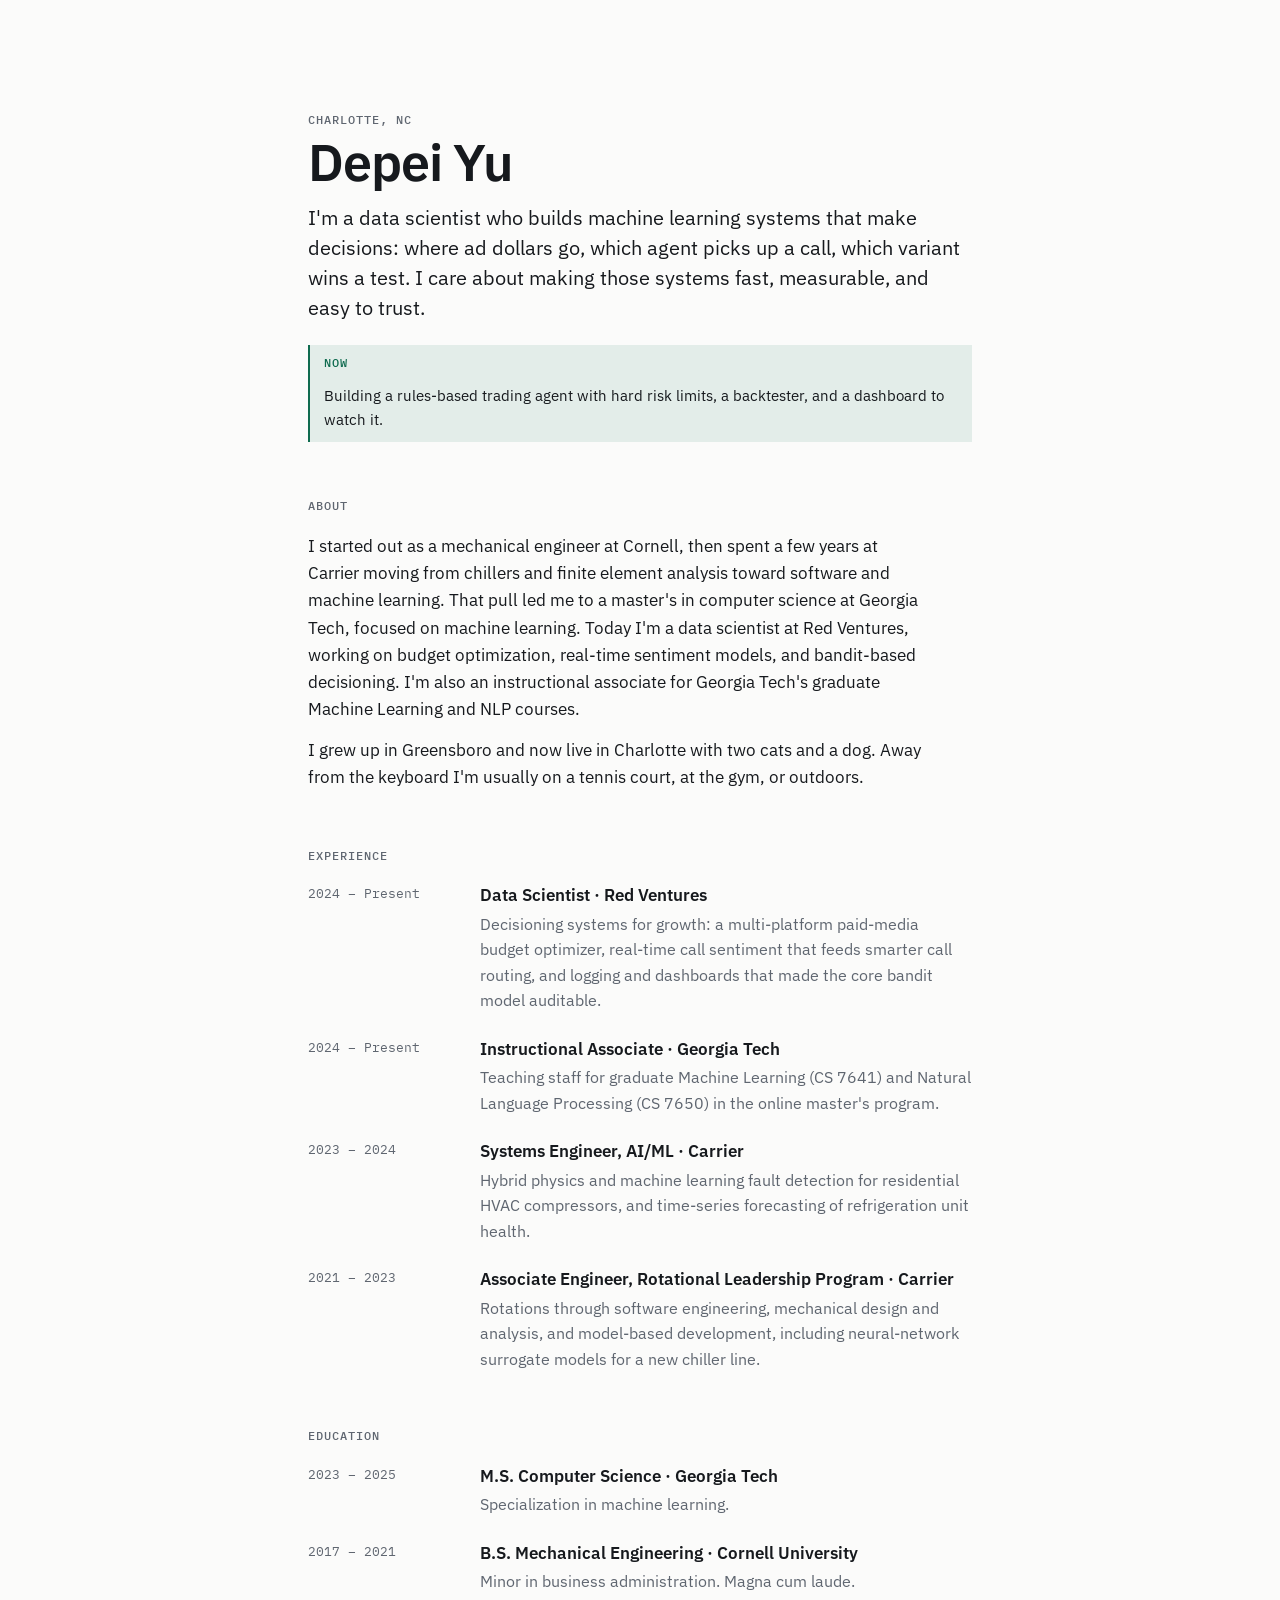
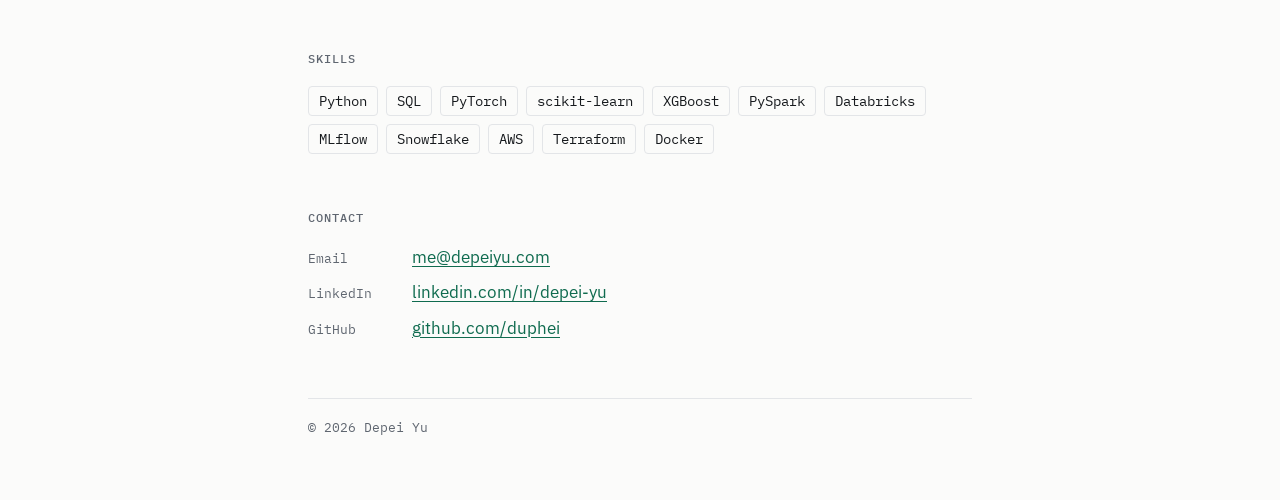
==== public/index.html @ e81c7535 "Deploy as a Cloudflare Worker with static assets Move the site into public/ and add wrangler.jsonc s" ====
<!doctype html>
<html lang="en">
<head>
  <meta charset="utf-8">
  <meta name="viewport" content="width=device-width, initial-scale=1">
  <title>Depei Yu</title>
  <meta name="description" content="Depei Yu is a data scientist in Charlotte, NC, building machine learning systems that make decisions.">
  <link rel="icon" href="/favicon.svg" type="image/svg+xml">
  <link rel="preconnect" href="https://fonts.googleapis.com">
  <link rel="preconnect" href="https://fonts.gstatic.com" crossorigin>
  <link rel="stylesheet" href="https://fonts.googleapis.com/css2?family=IBM+Plex+Mono:wght@400;500&family=IBM+Plex+Sans:ital,wght@0,400;0,500;0,600;1,400&display=swap">
  <link rel="stylesheet" href="/style.css">
</head>
<body>
  <main class="page">
    <header class="intro">
      <p class="label">Charlotte, NC</p>
      <h1>Depei Yu</h1>
      <p class="lede">I'm a data scientist who builds machine learning systems that make decisions: where ad dollars go, which agent picks up a call, which variant wins a test. I care about making those systems fast, measurable, and easy to trust.</p>
      <p class="now"><span class="label">Now</span> Building a rules-based trading agent with hard risk limits, a backtester, and a dashboard to watch it.</p>
    </header>

    <section id="about" aria-labelledby="about-h">
      <h2 id="about-h" class="label">About</h2>
      <p>I started out as a mechanical engineer at Cornell, then spent a few years at Carrier moving from chillers and finite element analysis toward software and machine learning. That pull led me to a master's in computer science at Georgia Tech, focused on machine learning. Today I'm a data scientist at Red Ventures, working on budget optimization, real-time sentiment models, and bandit-based decisioning. I'm also an instructional associate for Georgia Tech's graduate Machine Learning and NLP courses.</p>
      <p>I grew up in Greensboro and now live in Charlotte with two cats and a dog. Away from the keyboard I'm usually on a tennis court, at the gym, or outdoors.</p>
    </section>

    <section id="experience" aria-labelledby="experience-h">
      <h2 id="experience-h" class="label">Experience</h2>
      <ol class="entries">
        <li class="entry">
          <p class="when">2024 – Present</p>
          <div>
            <h3>Data Scientist · Red Ventures</h3>
            <p>Decisioning systems for growth: a multi-platform paid-media budget optimizer, real-time call sentiment that feeds smarter call routing, and logging and dashboards that made the core bandit model auditable.</p>
          </div>
        </li>
        <li class="entry">
          <p class="when">2024 – Present</p>
          <div>
            <h3>Instructional Associate · Georgia Tech</h3>
            <p>Teaching staff for graduate Machine Learning (CS 7641) and Natural Language Processing (CS 7650) in the online master's program.</p>
          </div>
        </li>
        <li class="entry">
          <p class="when">2023 – 2024</p>
          <div>
            <h3>Systems Engineer, AI/ML · Carrier</h3>
            <p>Hybrid physics and machine learning fault detection for residential HVAC compressors, and time-series forecasting of refrigeration unit health.</p>
          </div>
        </li>
        <li class="entry">
          <p class="when">2021 – 2023</p>
          <div>
            <h3>Associate Engineer, Rotational Leadership Program · Carrier</h3>
            <p>Rotations through software engineering, mechanical design and analysis, and model-based development, including neural-network surrogate models for a new chiller line.</p>
          </div>
        </li>
      </ol>
    </section>

    <section id="education" aria-labelledby="education-h">
      <h2 id="education-h" class="label">Education</h2>
      <ol class="entries">
        <li class="entry">
          <p class="when">2023 – 2025</p>
          <div>
            <h3>M.S. Computer Science · Georgia Tech</h3>
            <p>Specialization in machine learning.</p>
          </div>
        </li>
        <li class="entry">
          <p class="when">2017 – 2021</p>
          <div>
            <h3>B.S. Mechanical Engineering · Cornell University</h3>
            <p>Minor in business administration. Magna cum laude.</p>
          </div>
        </li>
      </ol>
    </section>

    <section id="skills" aria-labelledby="skills-h">
      <h2 id="skills-h" class="label">Skills</h2>
      <ul class="tags">
        <li>Python</li>
        <li>SQL</li>
        <li>PyTorch</li>
        <li>scikit-learn</li>
        <li>XGBoost</li>
        <li>PySpark</li>
        <li>Databricks</li>
        <li>MLflow</li>
        <li>Snowflake</li>
        <li>AWS</li>
        <li>Terraform</li>
        <li>Docker</li>
      </ul>
    </section>

    <section id="contact" aria-labelledby="contact-h">
      <h2 id="contact-h" class="label">Contact</h2>
      <ul class="links">
        <li><span class="k">Email</span> <a href="mailto:me@depeiyu.com">me@depeiyu.com</a></li>
        <li><span class="k">LinkedIn</span> <a href="https://www.linkedin.com/in/depei-yu/">linkedin.com/in/depei-yu</a></li>
        <li><span class="k">GitHub</span> <a href="https://github.com/duphei">github.com/duphei</a></li>
      </ul>
    </section>

    <footer class="foot">
      <p>© <span id="year">2026</span> Depei Yu</p>
    </footer>
  </main>
  <script>document.getElementById('year').textContent = new Date().getFullYear();</script>
</body>
</html>
---- style.css ----
/* depeiyu.com: one quiet column, set like an engineer's notebook.
   Plex Sans for reading, Plex Mono for labels and dates; ink on paper-white
   with a single deep-green accent for links. */
:root {
  --paper: #fbfbfa;
  --ink: #16191d;
  --muted: #5f6670;
  --rule: #e3e5e8;
  --accent: #0f6b4f;
  --accent-soft: rgba(15, 107, 79, .10);
  --sans: "IBM Plex Sans", -apple-system, BlinkMacSystemFont, "Segoe UI", sans-serif;
  --mono: "IBM Plex Mono", ui-monospace, "SF Mono", Menlo, monospace;
  color-scheme: light;
}
@media (prefers-color-scheme: dark) {
  :root {
    --paper: #111315;
    --ink: #e6e8eb;
    --muted: #9aa1aa;
    --rule: #262a2f;
    --accent: #5fc7a0;
    --accent-soft: rgba(95, 199, 160, .12);
    color-scheme: dark;
  }
}

* { box-sizing: border-box; }
html { -webkit-text-size-adjust: 100%; }
body { margin: 0; background: var(--paper); color: var(--ink); font: 17px/1.6 var(--sans); }

.page {
  max-width: 44rem;
  margin: 0 auto;
  padding: clamp(48px, 10vw, 112px) max(20px, env(safe-area-inset-right)) 64px max(20px, env(safe-area-inset-left));
  display: grid;
  gap: 56px;
}

.label {
  margin: 0;
  font: 500 12px/1.4 var(--mono);
  letter-spacing: .08em;
  text-transform: uppercase;
  color: var(--muted);
}

h1 { margin: 6px 0 14px; font-size: clamp(36px, 7vw, 52px); font-weight: 600; line-height: 1.05; letter-spacing: -.02em; text-wrap: balance; }
h2.label { margin-bottom: 18px; }
h3 { margin: 0; font-size: 17px; font-weight: 600; }
p { margin: 0; }
section > p + p { margin-top: 14px; }
section > p, .lede { max-width: 62ch; }
.lede { font-size: 20px; line-height: 1.5; }

.now {
  margin-top: 22px;
  padding: 10px 14px;
  border-left: 2px solid var(--accent);
  background: var(--accent-soft);
  font-size: 15px;
  display: flex;
  gap: 12px;
  align-items: baseline;
  flex-wrap: wrap;
}
.now .label { color: var(--accent); }

.entries { list-style: none; margin: 0; padding: 0; display: grid; gap: 22px; }
.entry { display: grid; grid-template-columns: 9.5rem 1fr; gap: 4px 20px; }
.entry p:not(.when) { color: var(--muted); font-size: 16px; margin-top: 2px; }
.when { font: 400 13px/1.9 var(--mono); color: var(--muted); font-variant-numeric: tabular-nums; }
@media (max-width: 560px) {
  .entry { grid-template-columns: 1fr; }
}

.tags { list-style: none; margin: 0; padding: 0; display: flex; flex-wrap: wrap; gap: 8px; }
.tags li { font: 400 14px/1 var(--mono); padding: 7px 10px; border: 1px solid var(--rule); border-radius: 4px; }

.links { list-style: none; margin: 0; padding: 0; display: grid; gap: 8px; }
.links li { display: flex; gap: 16px; align-items: baseline; flex-wrap: wrap; }
.links .k { width: 5.5rem; font: 400 13px var(--mono); color: var(--muted); }

a { color: var(--accent); text-decoration: underline; text-decoration-thickness: 1px; text-underline-offset: 3px; }
a:hover { text-decoration-thickness: 2px; }
a:focus-visible { outline: 2px solid var(--accent); outline-offset: 3px; border-radius: 2px; }

.foot { padding-top: 20px; border-top: 1px solid var(--rule); font: 13px var(--mono); color: var(--muted); }
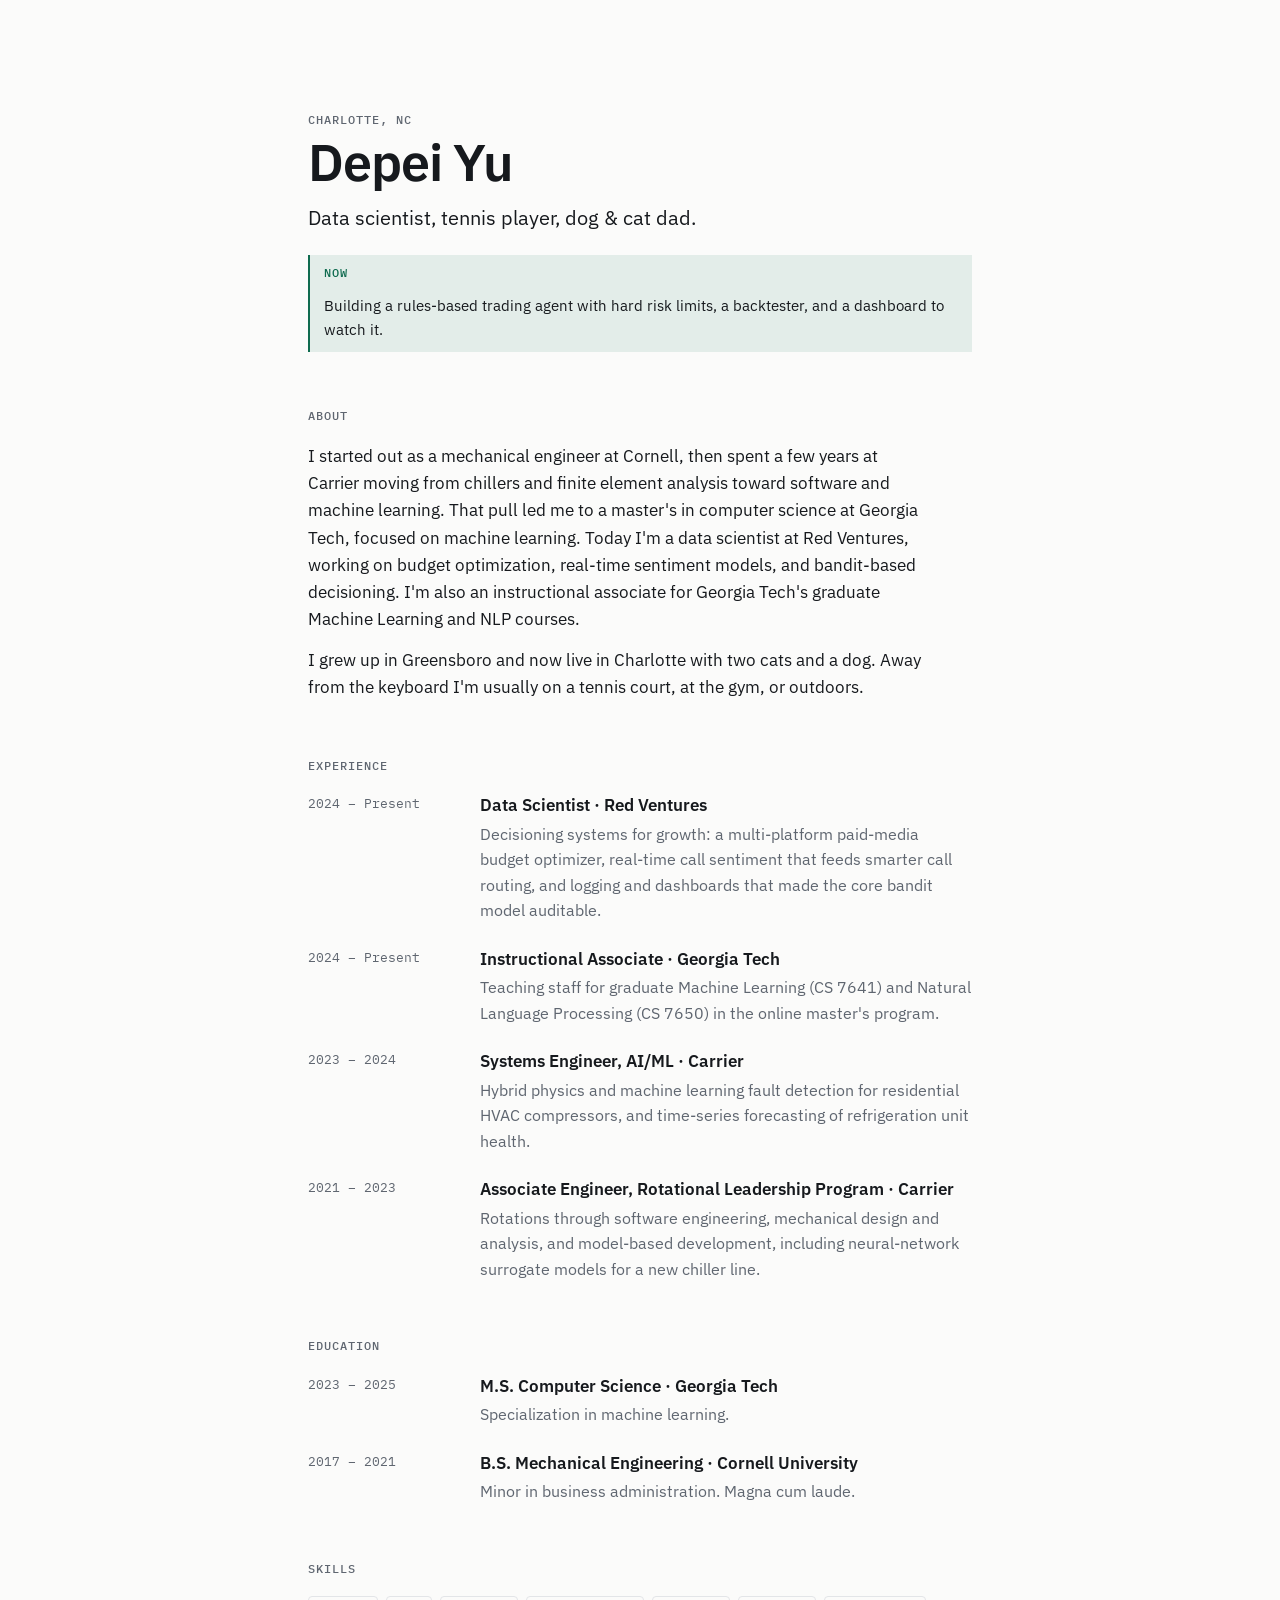
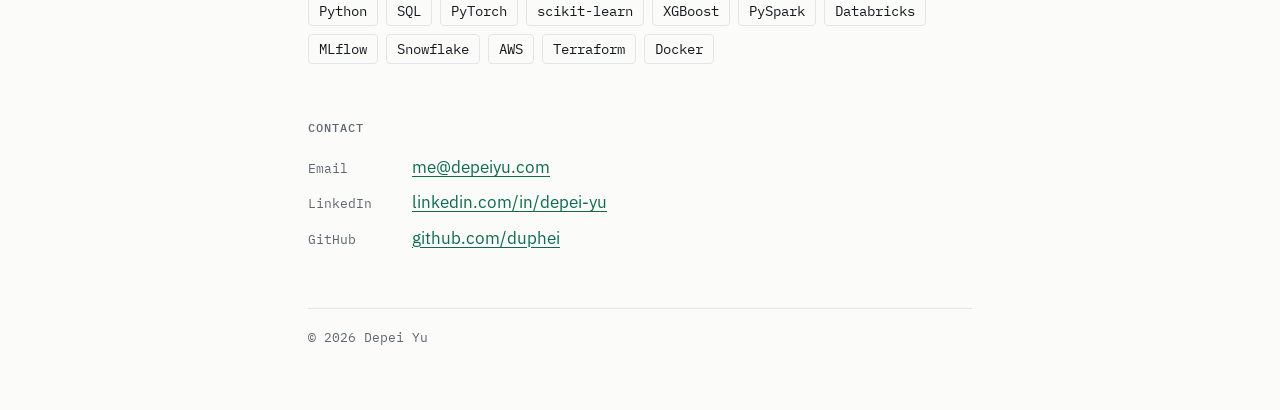
==== commit be4f2e8b: "Shorten intro to a one-line blurb Co-Authored-By: Claude Opus 5.5 <noreply@anthropic.com>" ====
--- a/public/index.html
+++ b/public/index.html
@@ -4,7 +4,7 @@
   <meta charset="utf-8">
   <meta name="viewport" content="width=device-width, initial-scale=1">
   <title>Depei Yu</title>
-  <meta name="description" content="Depei Yu is a data scientist in Charlotte, NC, building machine learning systems that make decisions.">
+  <meta name="description" content="Depei Yu: data scientist, tennis player, dog &amp; cat dad in Charlotte, NC.">
   <link rel="icon" href="/favicon.svg" type="image/svg+xml">
   <link rel="preconnect" href="https://fonts.googleapis.com">
   <link rel="preconnect" href="https://fonts.gstatic.com" crossorigin>
@@ -16,7 +16,7 @@
     <header class="intro">
       <p class="label">Charlotte, NC</p>
       <h1>Depei Yu</h1>
-      <p class="lede">I'm a data scientist who builds machine learning systems that make decisions: where ad dollars go, which agent picks up a call, which variant wins a test. I care about making those systems fast, measurable, and easy to trust.</p>
+      <p class="lede">Data scientist, tennis player, dog &amp; cat dad.</p>
       <p class="now"><span class="label">Now</span> Building a rules-based trading agent with hard risk limits, a backtester, and a dashboard to watch it.</p>
     </header>
 
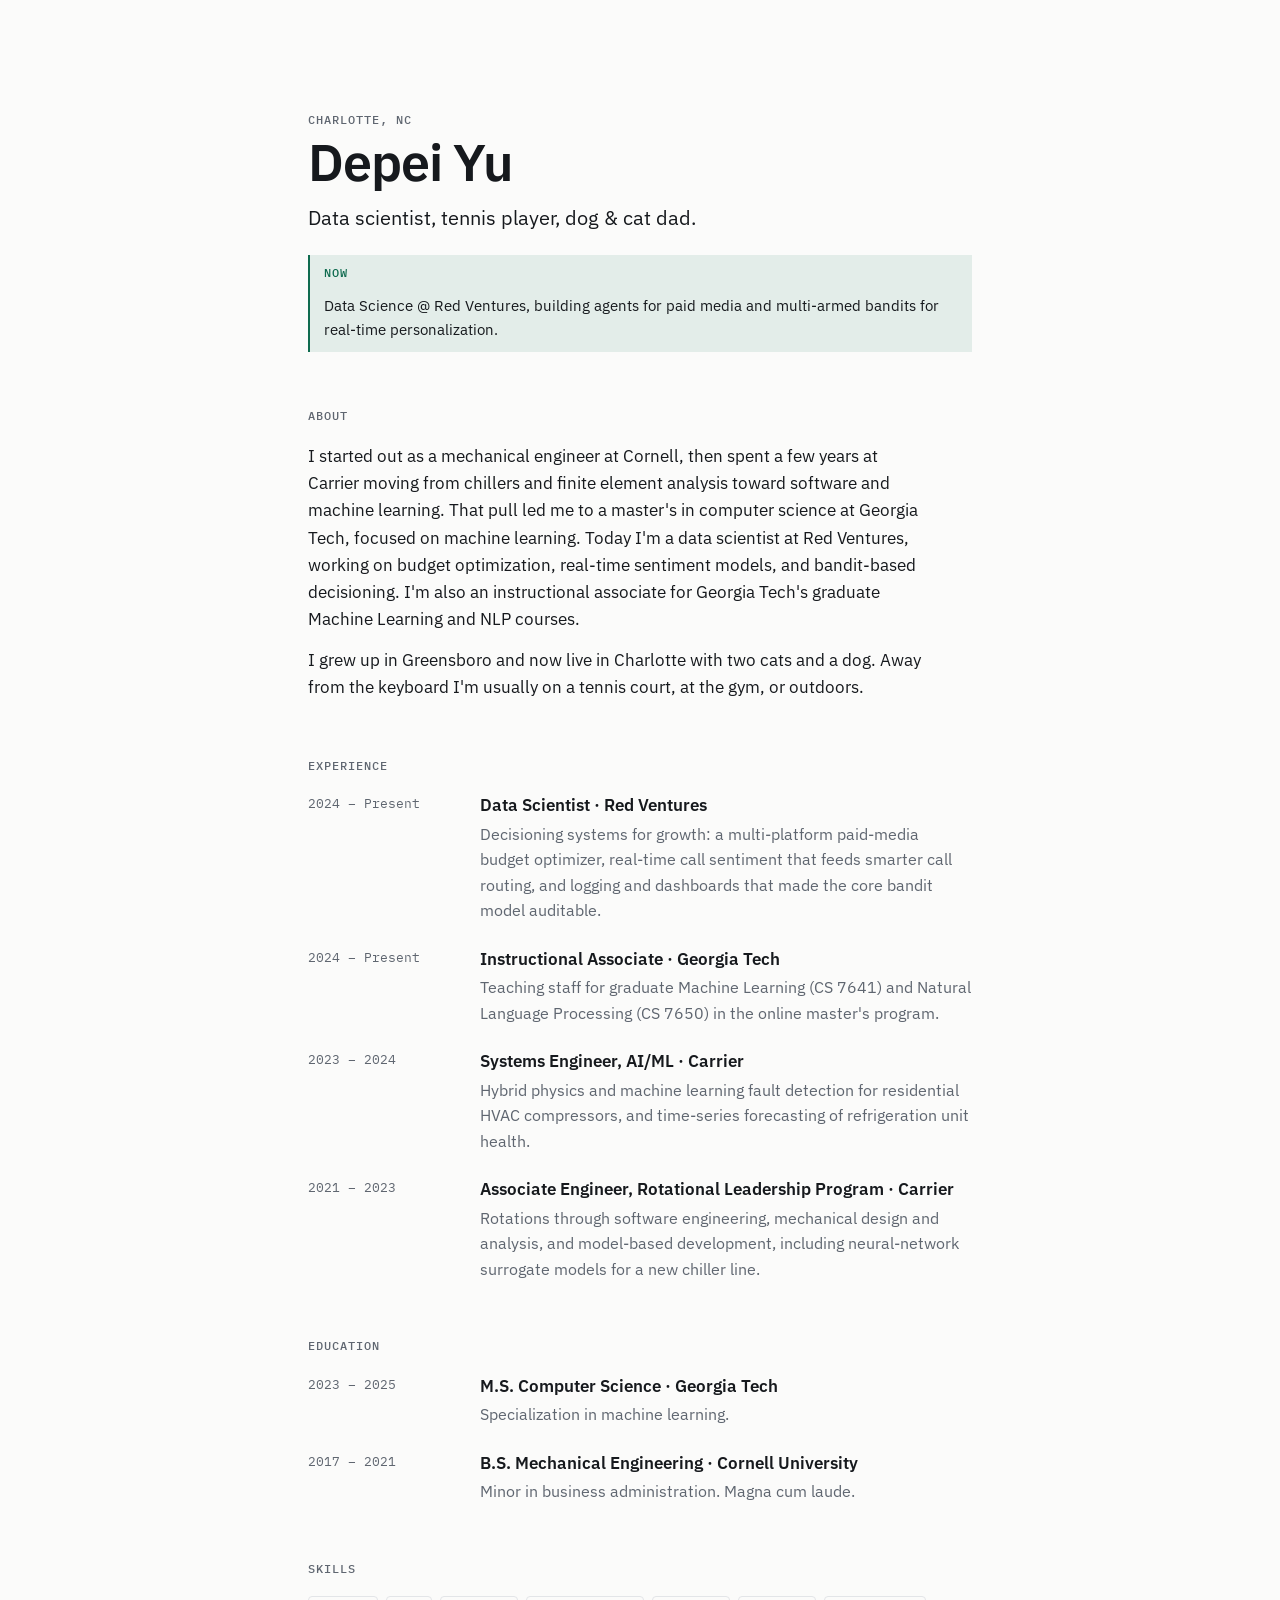
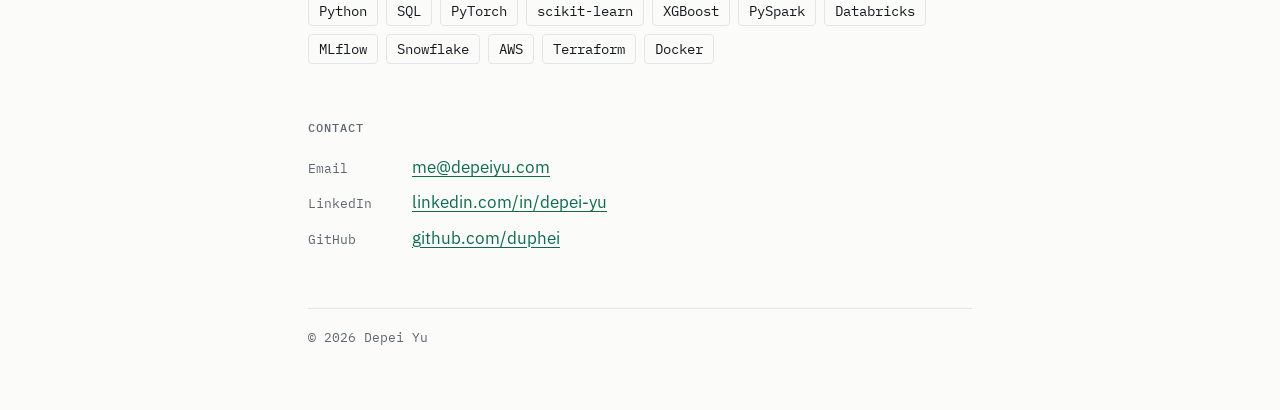
==== commit 205e317a: "Update Now line to current work at Red Ventures Co-Authored-By: Claude Opus 5.5 <noreply@anthropic.c" ====
--- a/public/index.html
+++ b/public/index.html
@@ -17,7 +17,7 @@
       <p class="label">Charlotte, NC</p>
       <h1>Depei Yu</h1>
       <p class="lede">Data scientist, tennis player, dog &amp; cat dad.</p>
-      <p class="now"><span class="label">Now</span> Building a rules-based trading agent with hard risk limits, a backtester, and a dashboard to watch it.</p>
+      <p class="now"><span class="label">Now</span> Data Science @ Red Ventures, building agents for paid media and multi-armed bandits for real-time personalization.</p>
     </header>
 
     <section id="about" aria-labelledby="about-h">
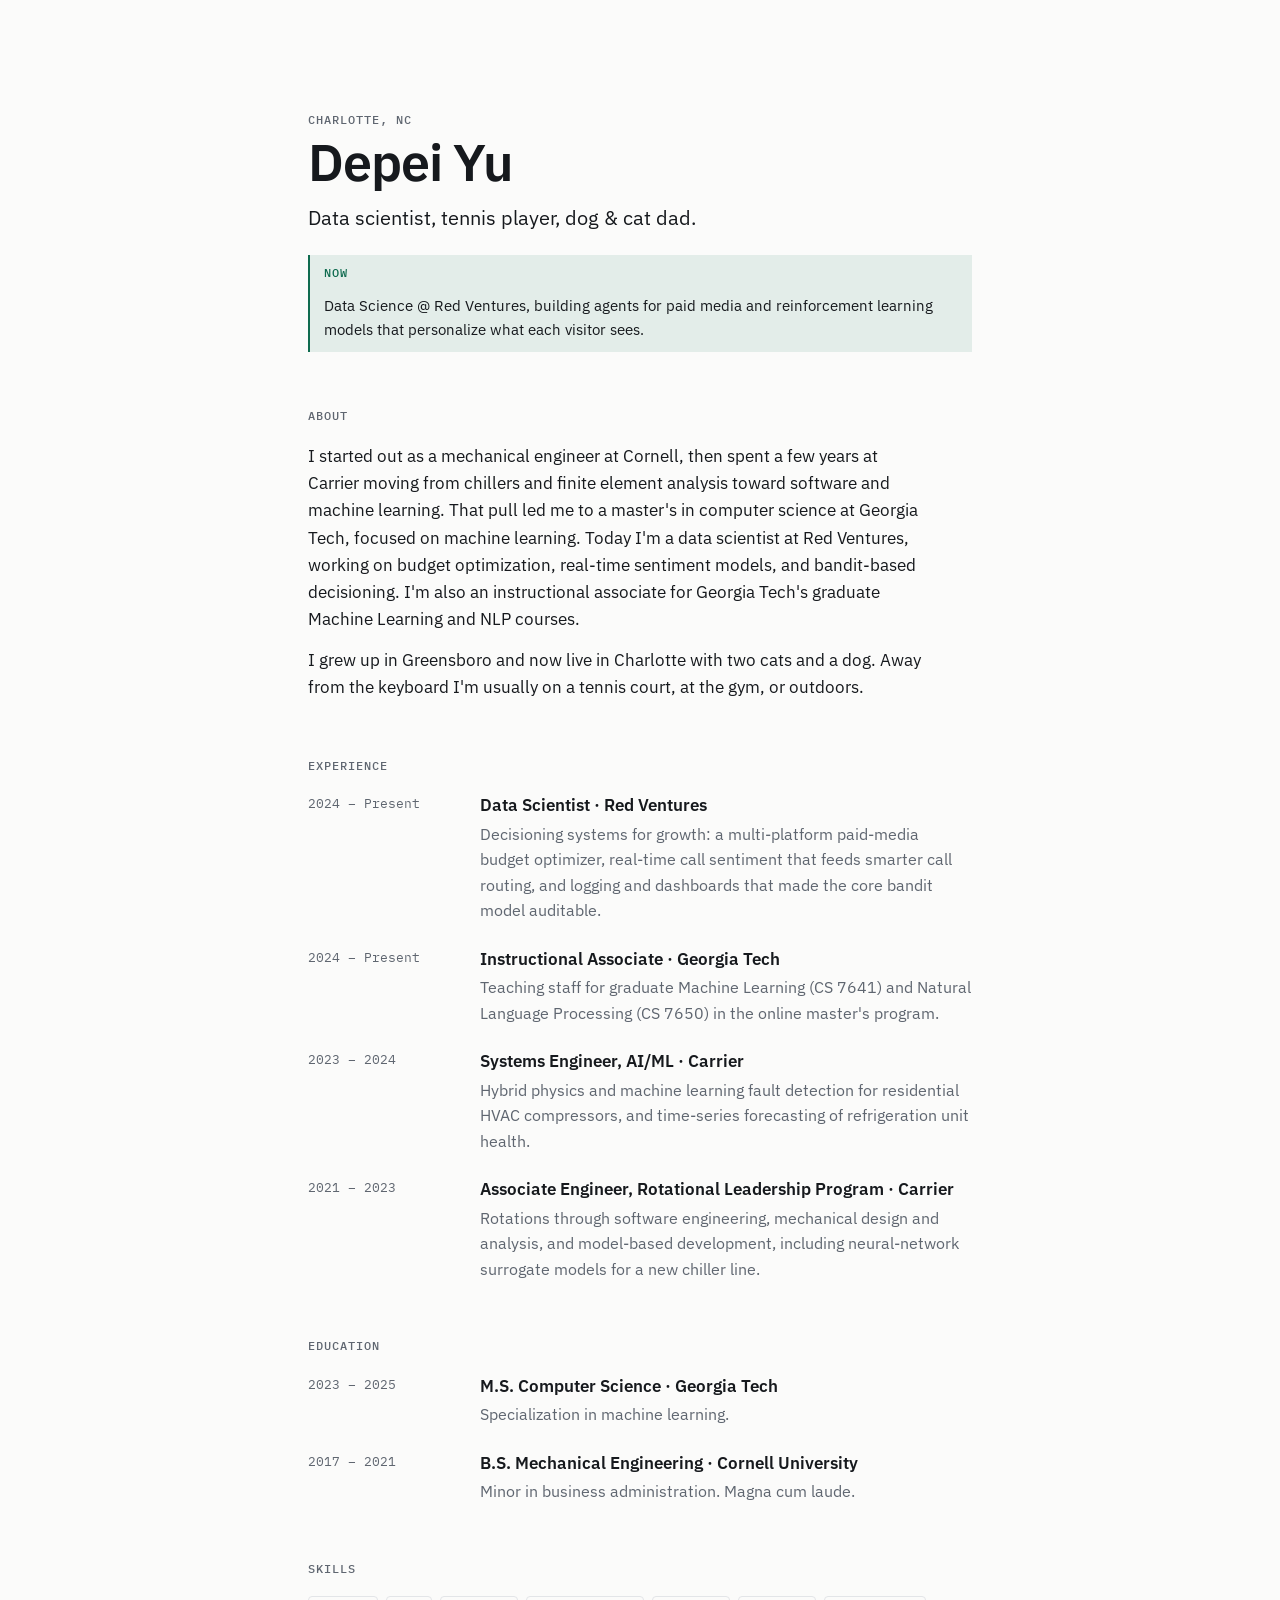
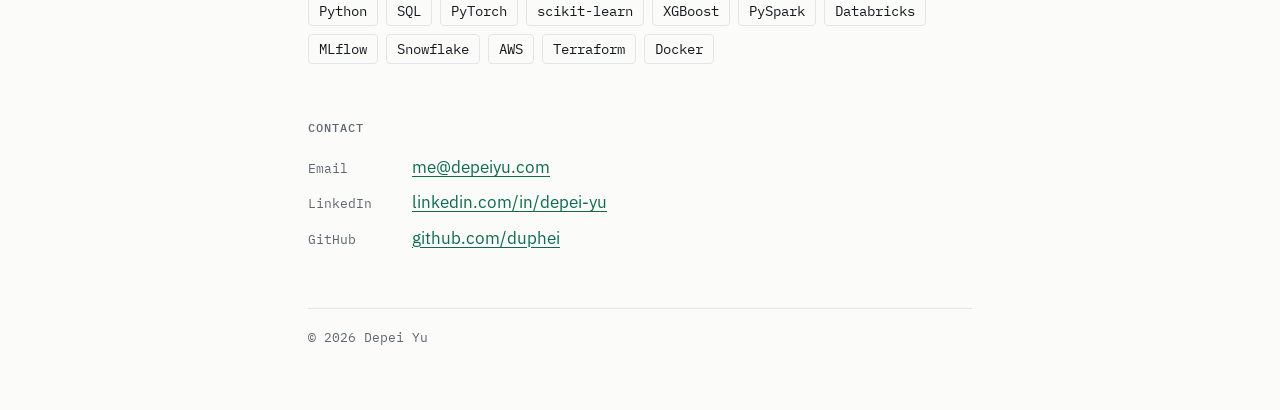
==== commit ae4aed76: "Reword Now line: reinforcement learning instead of bandits Co-Authored-By: Claude Opus 5.5 <noreply@" ====
--- a/public/index.html
+++ b/public/index.html
@@ -17,7 +17,7 @@
       <p class="label">Charlotte, NC</p>
       <h1>Depei Yu</h1>
       <p class="lede">Data scientist, tennis player, dog &amp; cat dad.</p>
-      <p class="now"><span class="label">Now</span> Data Science @ Red Ventures, building agents for paid media and multi-armed bandits for real-time personalization.</p>
+      <p class="now"><span class="label">Now</span> Data Science @ Red Ventures, building agents for paid media and reinforcement learning models that personalize what each visitor sees.</p>
     </header>
 
     <section id="about" aria-labelledby="about-h">
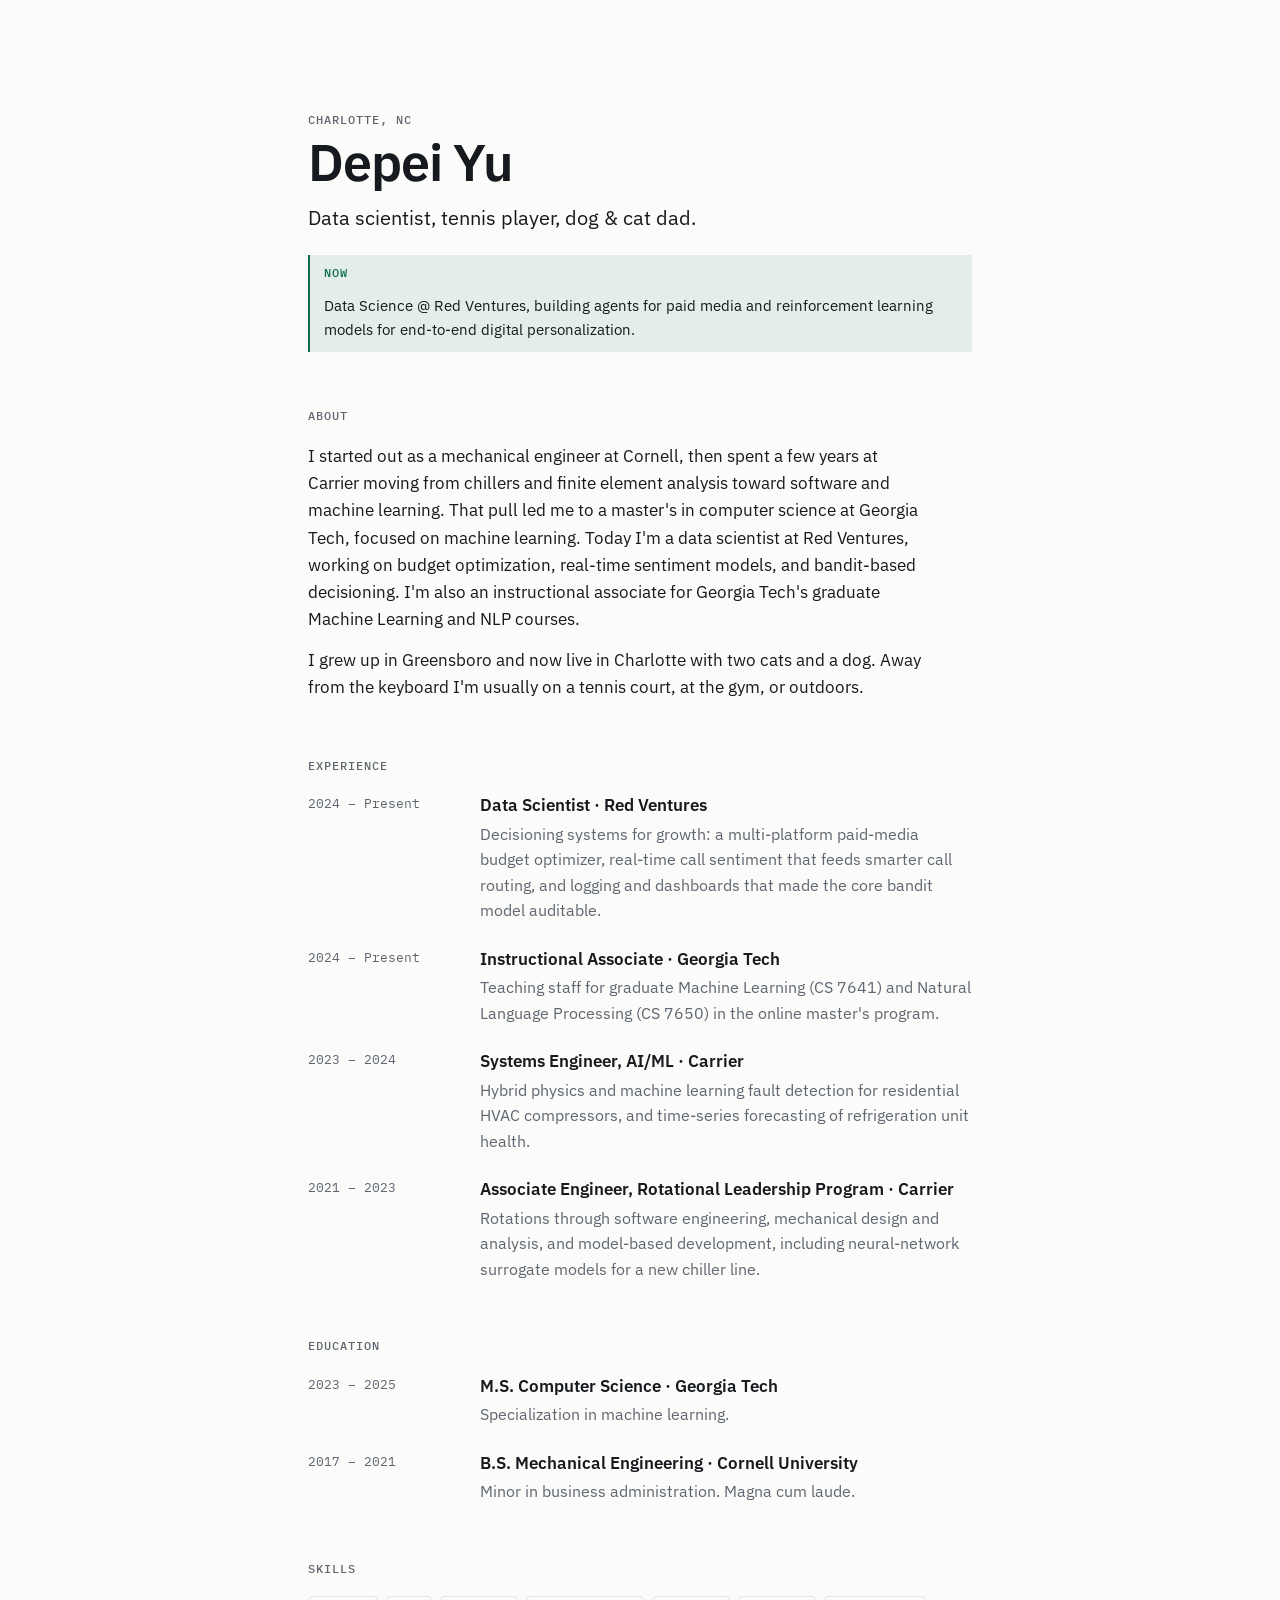
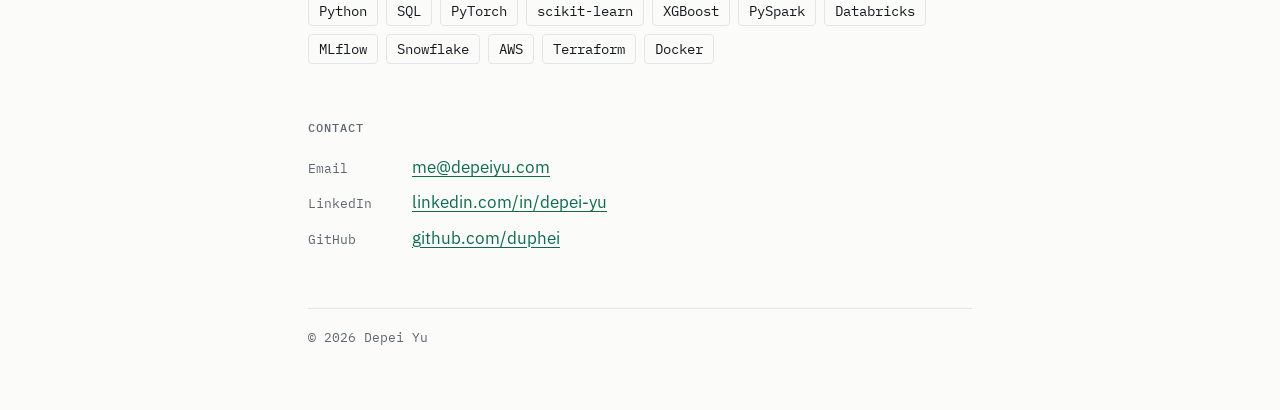
==== commit 7c4e84cd: "Reword Now line: end-to-end digital personalization Co-Authored-By: Claude Opus 5.5 <noreply@anthrop" ====
--- a/public/index.html
+++ b/public/index.html
@@ -17,7 +17,7 @@
       <p class="label">Charlotte, NC</p>
       <h1>Depei Yu</h1>
       <p class="lede">Data scientist, tennis player, dog &amp; cat dad.</p>
-      <p class="now"><span class="label">Now</span> Data Science @ Red Ventures, building agents for paid media and reinforcement learning models that personalize what each visitor sees.</p>
+      <p class="now"><span class="label">Now</span> Data Science @ Red Ventures, building agents for paid media and reinforcement learning models for end-to-end digital personalization.</p>
     </header>
 
     <section id="about" aria-labelledby="about-h">
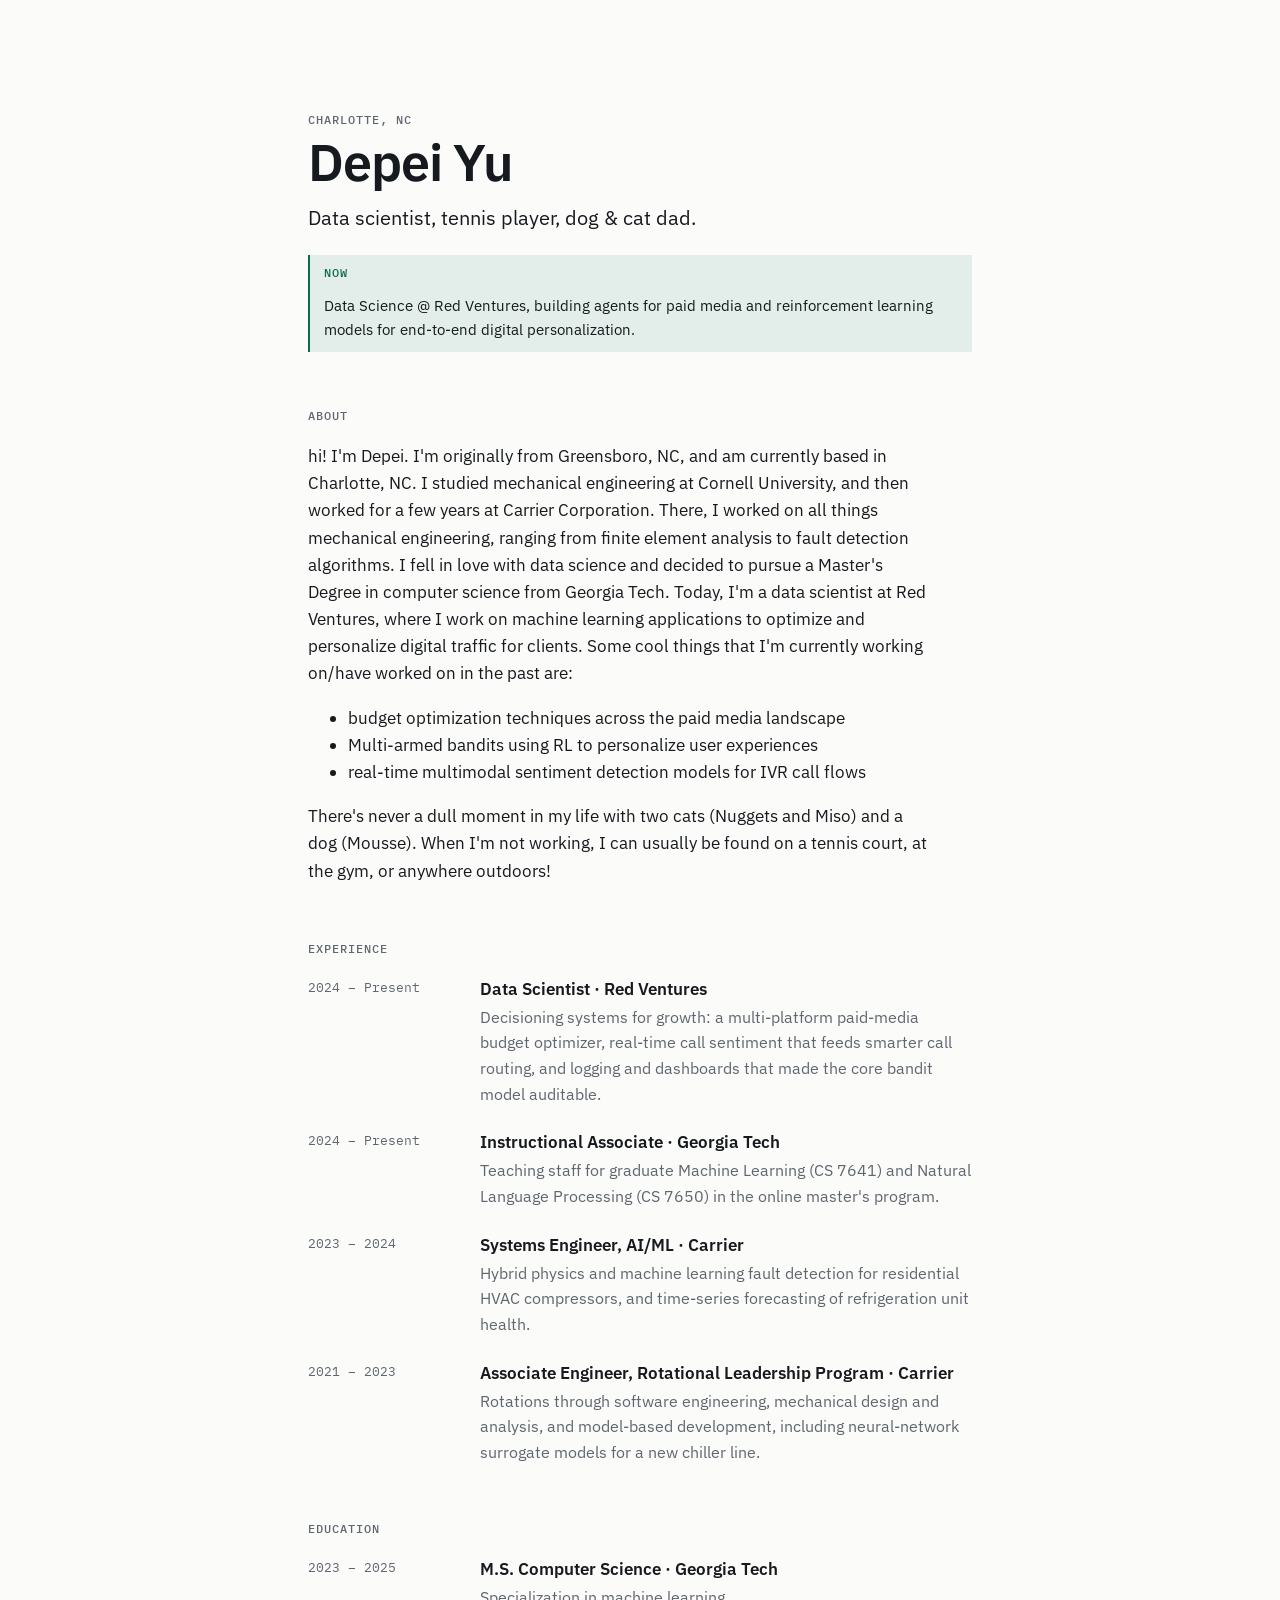
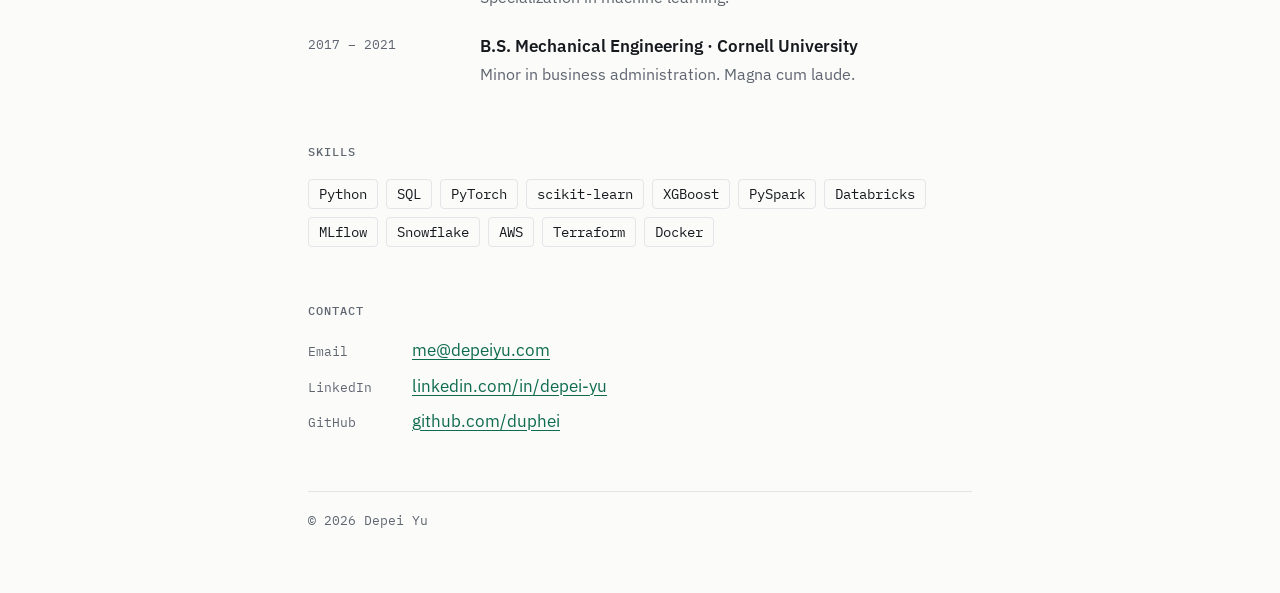
==== commit 2184bd6d: "Use Depei's own About text, with a short list of projects Co-Authored-By: Claude Opus 5.5 <noreply@a" ====
--- a/public/index.html
+++ b/public/index.html
@@ -22,8 +22,13 @@
 
     <section id="about" aria-labelledby="about-h">
       <h2 id="about-h" class="label">About</h2>
-      <p>I started out as a mechanical engineer at Cornell, then spent a few years at Carrier moving from chillers and finite element analysis toward software and machine learning. That pull led me to a master's in computer science at Georgia Tech, focused on machine learning. Today I'm a data scientist at Red Ventures, working on budget optimization, real-time sentiment models, and bandit-based decisioning. I'm also an instructional associate for Georgia Tech's graduate Machine Learning and NLP courses.</p>
-      <p>I grew up in Greensboro and now live in Charlotte with two cats and a dog. Away from the keyboard I'm usually on a tennis court, at the gym, or outdoors.</p>
+      <p>hi! I'm Depei. I'm originally from Greensboro, NC, and am currently based in Charlotte, NC. I studied mechanical engineering at Cornell University, and then worked for a few years at Carrier Corporation. There, I worked on all things mechanical engineering, ranging from finite element analysis to fault detection algorithms. I fell in love with data science and decided to pursue a Master's Degree in computer science from Georgia Tech. Today, I'm a data scientist at Red Ventures, where I work on machine learning applications to optimize and personalize digital traffic for clients. Some cool things that I'm currently working on/have worked on in the past are:</p>
+      <ul class="list">
+        <li>budget optimization techniques across the paid media landscape</li>
+        <li>Multi-armed bandits using RL to personalize user experiences</li>
+        <li>real-time multimodal sentiment detection models for IVR call flows</li>
+      </ul>
+      <p>There's never a dull moment in my life with two cats (Nuggets and Miso) and a dog (Mousse). When I'm not working, I can usually be found on a tennis court, at the gym, or anywhere outdoors!</p>
     </section>
 
     <section id="experience" aria-labelledby="experience-h">
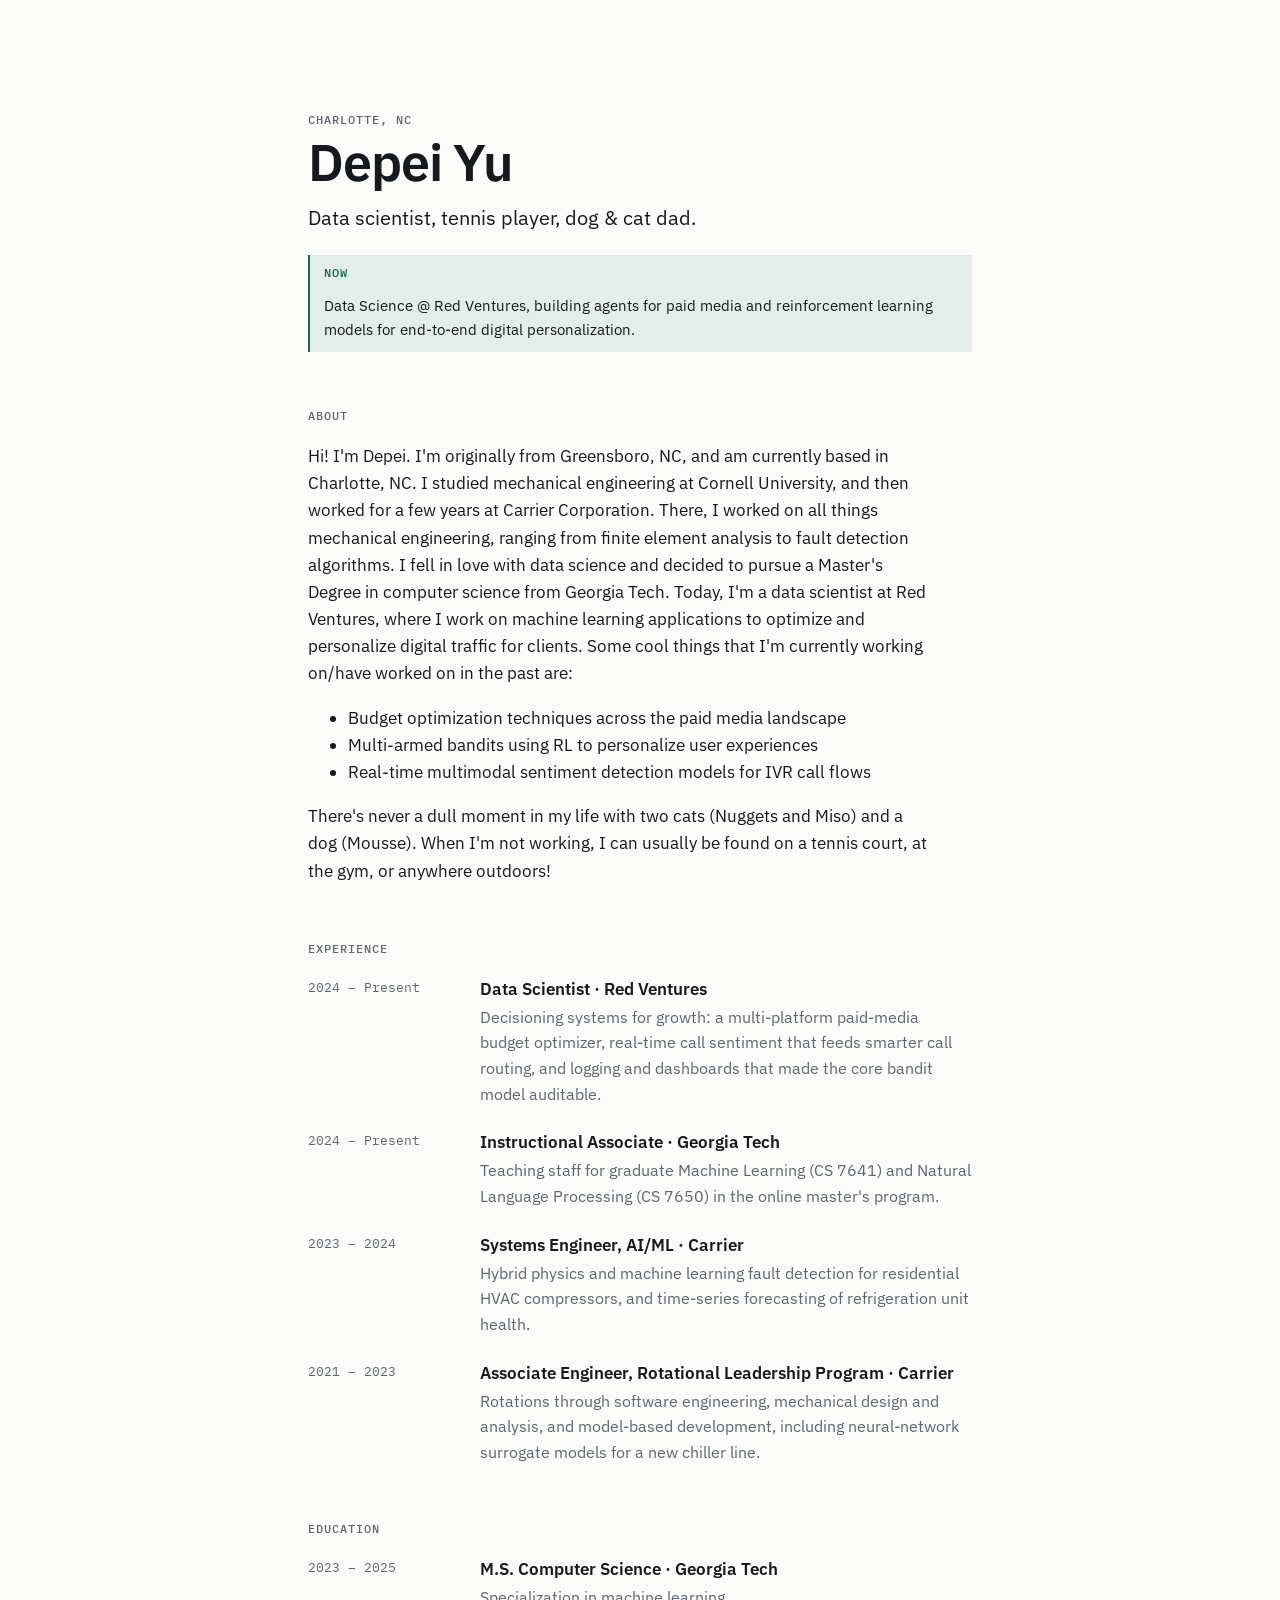
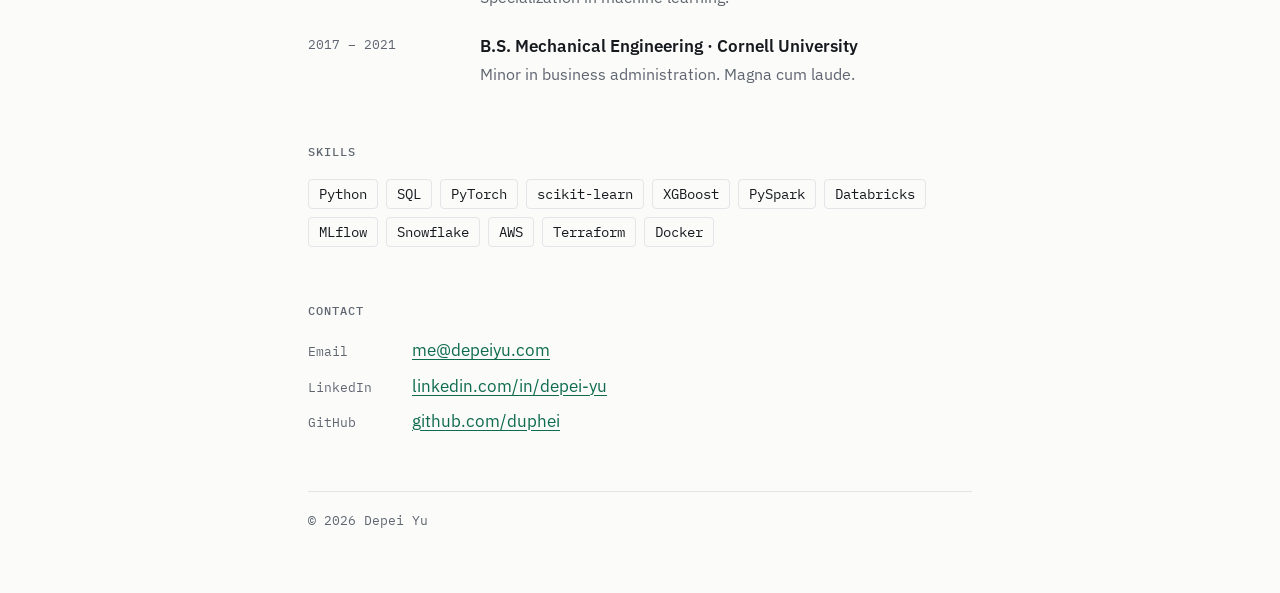
==== commit c5324986: "Capitalize About greeting and list items Co-Authored-By: Claude Opus 5.5 <noreply@anthropic.com>" ====
--- a/public/index.html
+++ b/public/index.html
@@ -22,11 +22,11 @@
 
     <section id="about" aria-labelledby="about-h">
       <h2 id="about-h" class="label">About</h2>
-      <p>hi! I'm Depei. I'm originally from Greensboro, NC, and am currently based in Charlotte, NC. I studied mechanical engineering at Cornell University, and then worked for a few years at Carrier Corporation. There, I worked on all things mechanical engineering, ranging from finite element analysis to fault detection algorithms. I fell in love with data science and decided to pursue a Master's Degree in computer science from Georgia Tech. Today, I'm a data scientist at Red Ventures, where I work on machine learning applications to optimize and personalize digital traffic for clients. Some cool things that I'm currently working on/have worked on in the past are:</p>
+      <p>Hi! I'm Depei. I'm originally from Greensboro, NC, and am currently based in Charlotte, NC. I studied mechanical engineering at Cornell University, and then worked for a few years at Carrier Corporation. There, I worked on all things mechanical engineering, ranging from finite element analysis to fault detection algorithms. I fell in love with data science and decided to pursue a Master's Degree in computer science from Georgia Tech. Today, I'm a data scientist at Red Ventures, where I work on machine learning applications to optimize and personalize digital traffic for clients. Some cool things that I'm currently working on/have worked on in the past are:</p>
       <ul class="list">
-        <li>budget optimization techniques across the paid media landscape</li>
+        <li>Budget optimization techniques across the paid media landscape</li>
         <li>Multi-armed bandits using RL to personalize user experiences</li>
-        <li>real-time multimodal sentiment detection models for IVR call flows</li>
+        <li>Real-time multimodal sentiment detection models for IVR call flows</li>
       </ul>
       <p>There's never a dull moment in my life with two cats (Nuggets and Miso) and a dog (Mousse). When I'm not working, I can usually be found on a tennis court, at the gym, or anywhere outdoors!</p>
     </section>
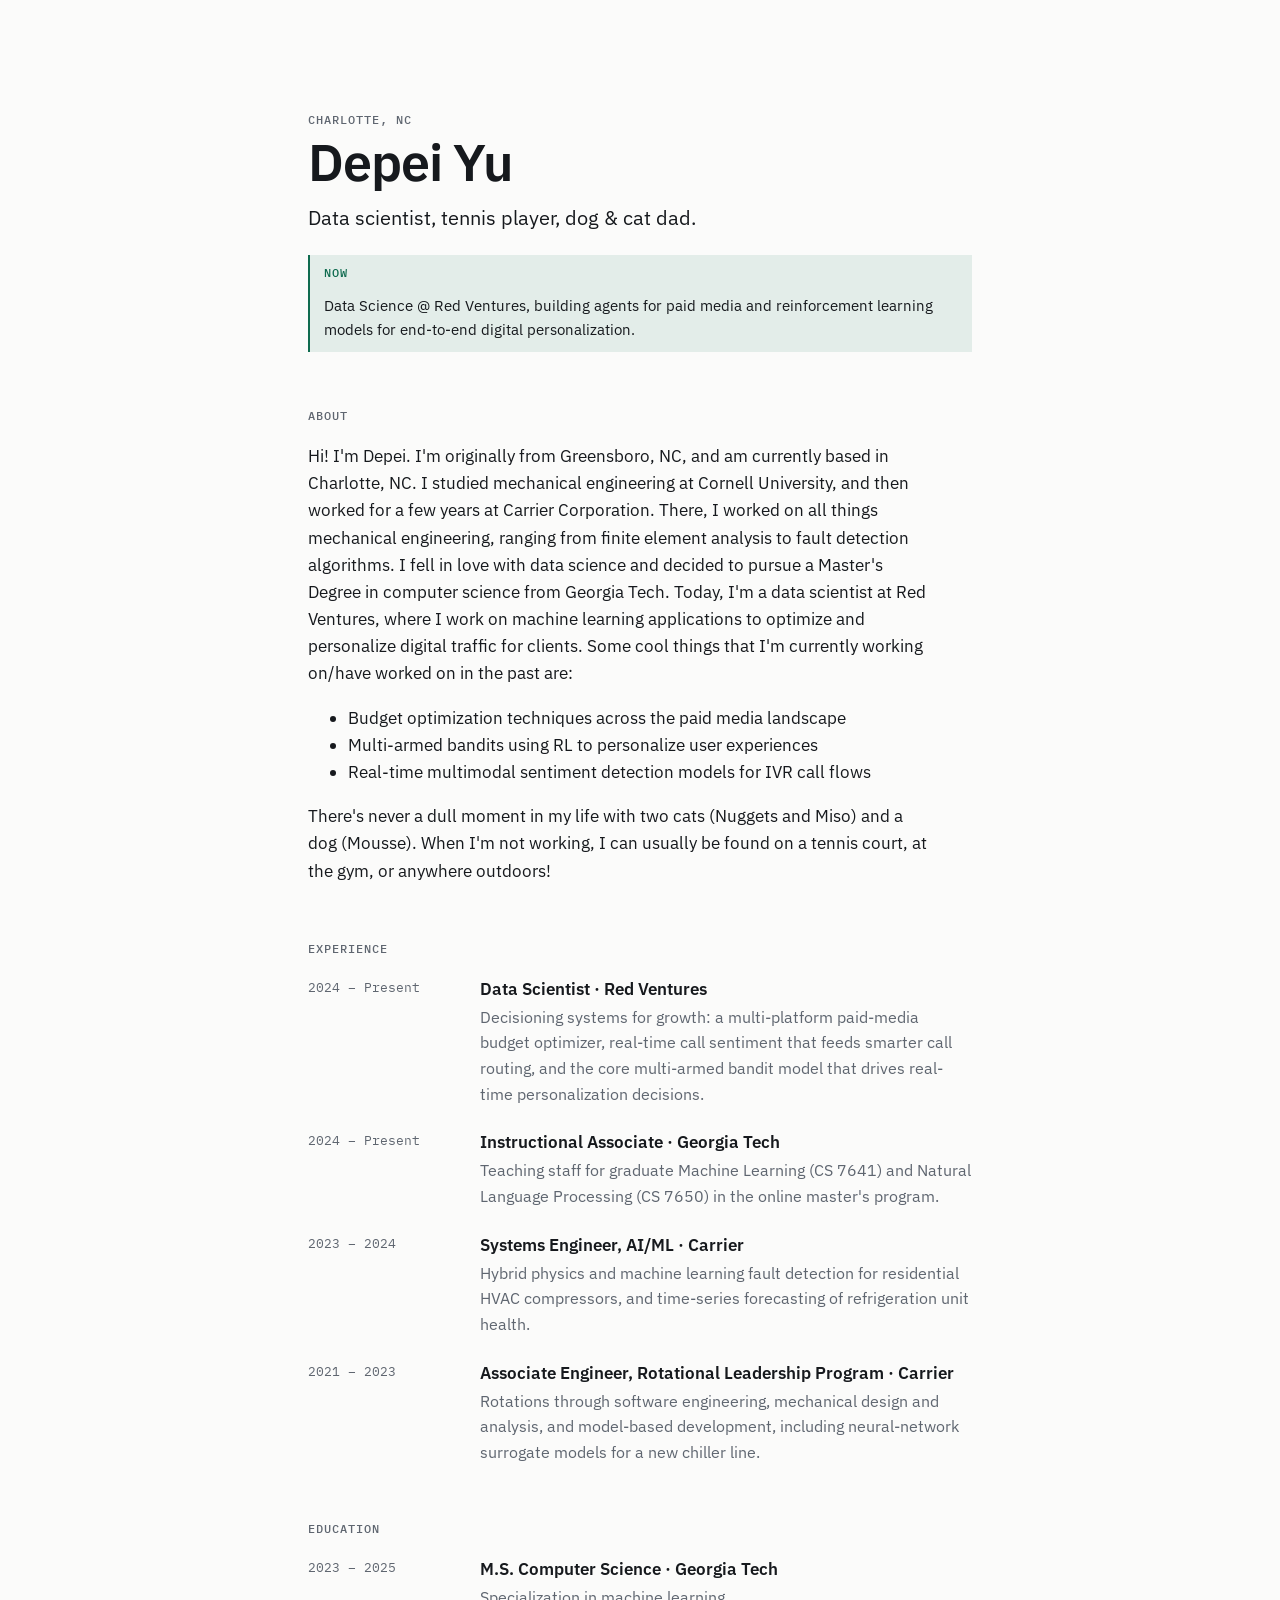
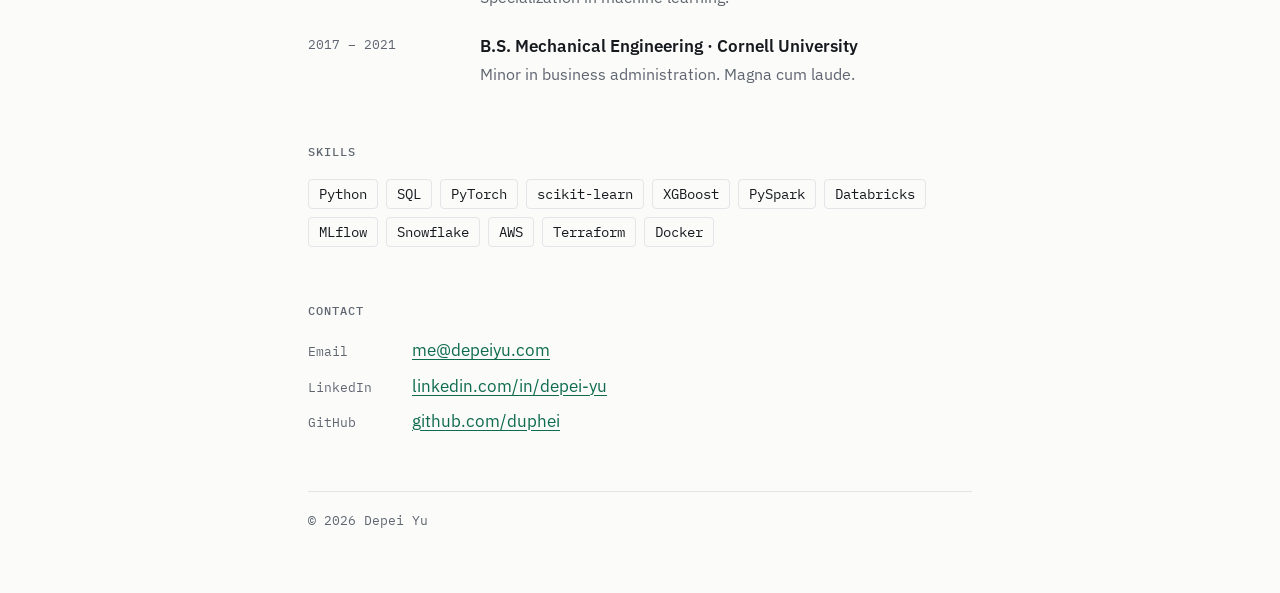
==== commit 5c3e8a71: "Describe the core bandit model work more broadly Co-Authored-By: Claude Opus 5.5 <noreply@anthropic." ====
--- a/public/index.html
+++ b/public/index.html
@@ -38,7 +38,7 @@
           <p class="when">2024 – Present</p>
           <div>
             <h3>Data Scientist · Red Ventures</h3>
-            <p>Decisioning systems for growth: a multi-platform paid-media budget optimizer, real-time call sentiment that feeds smarter call routing, and logging and dashboards that made the core bandit model auditable.</p>
+            <p>Decisioning systems for growth: a multi-platform paid-media budget optimizer, real-time call sentiment that feeds smarter call routing, and the core multi-armed bandit model that drives real-time personalization decisions.</p>
           </div>
         </li>
         <li class="entry">
